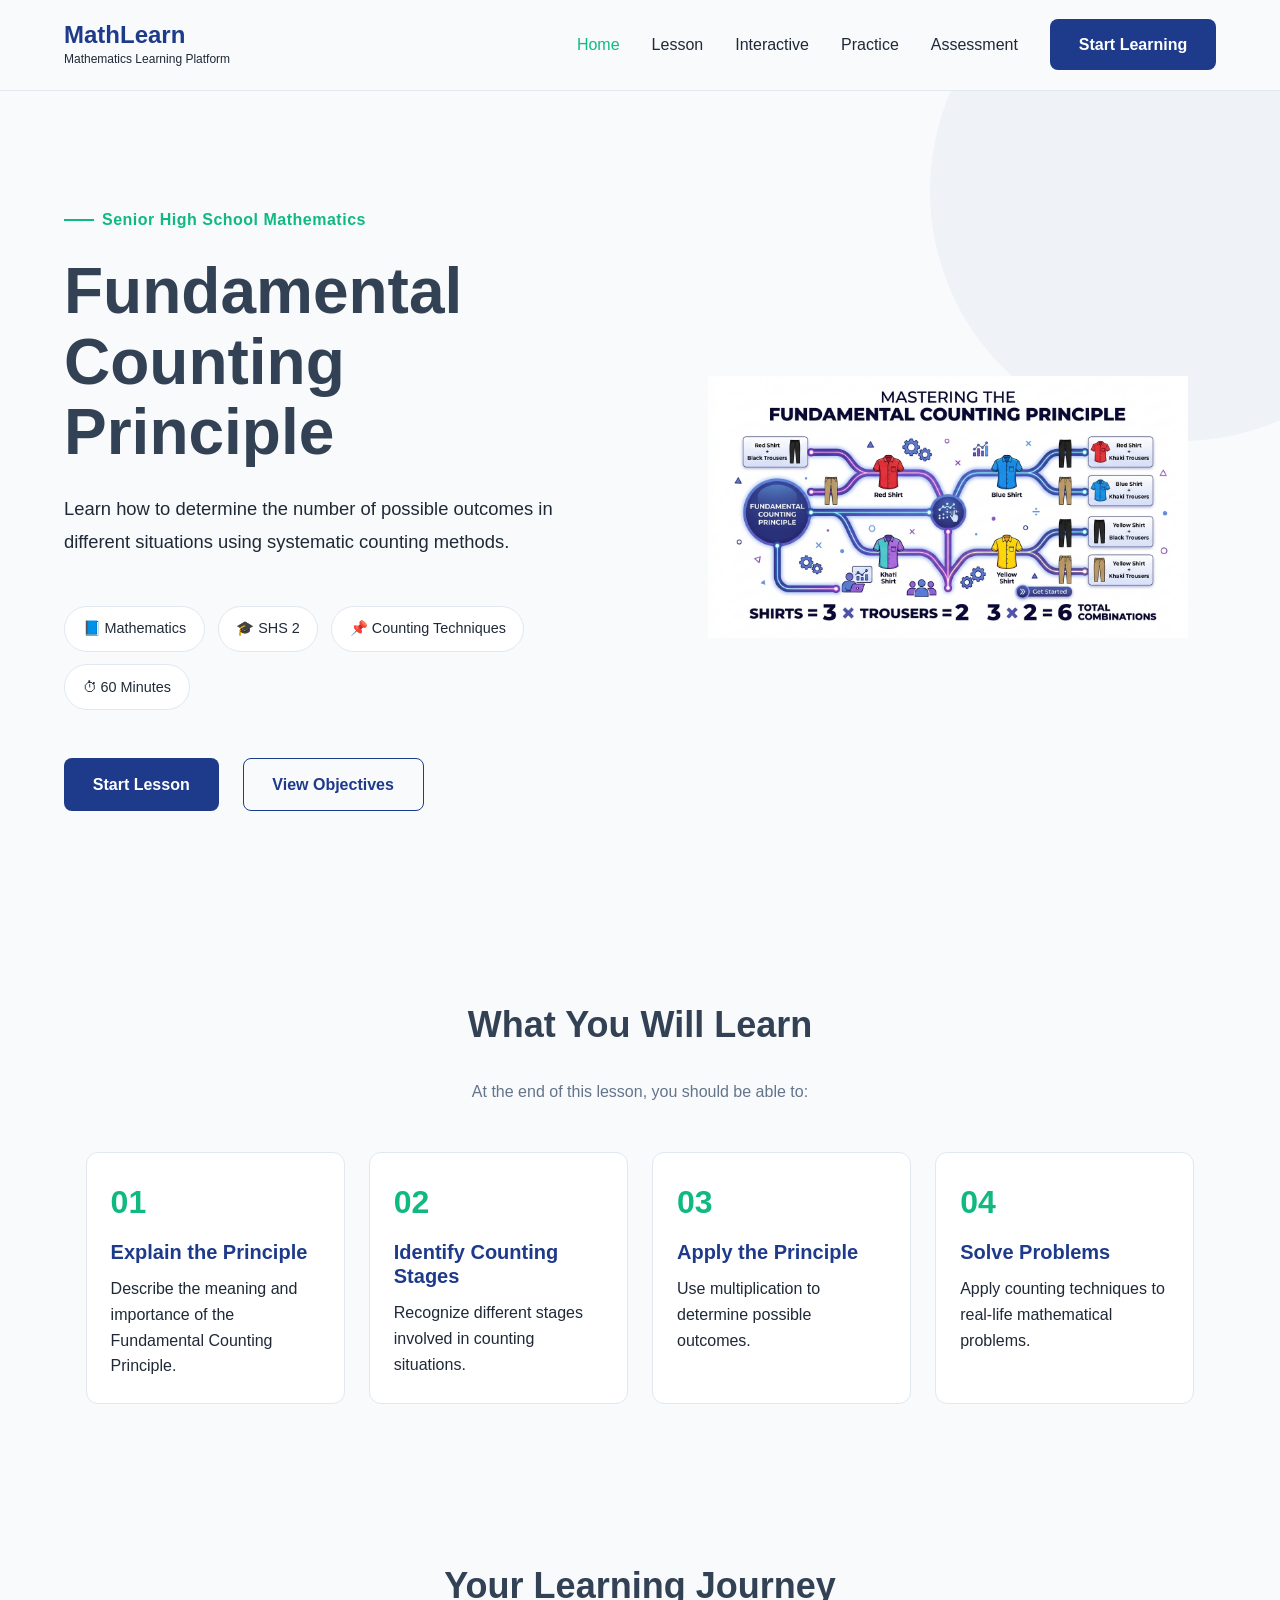
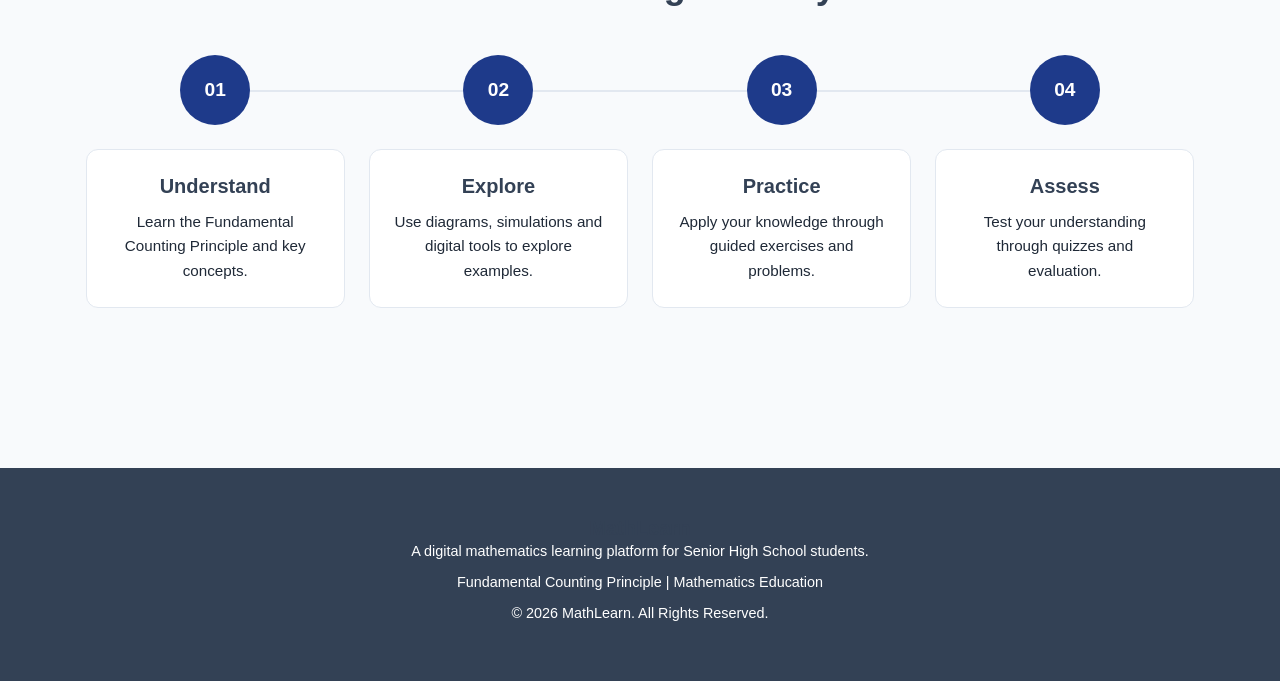
==== index.html @ 727a2ed1 "Initial commit" ====
<!doctype html>
<html lang="en">
  <head>
    <!-- Page metadata and external resources. -->

    <meta charset="UTF-8" />

    <meta name="viewport" content="width=device-width, initial-scale=1.0" />

    <meta
      name="description"
      content="Interactive mathematics learning website on the Fundamental Counting Principle for SHS students."
    />

    <title>Fundamental Counting Principle | Mathematics Learning</title>

    <link rel="stylesheet" href="css/variables.css" />

    <link rel="stylesheet" href="css/style.css" />

    <link rel="stylesheet" href="css/index.css" />
  </head>

  <body>
    <!-- Website header and navigation menu. -->

    <!-- Website header and navigation menu. -->

    <header class="header">
      <div class="container">
        <nav class="navbar">
          <a href="index.html" class="logo">
            <h2>MathLearn</h2>

            <span> Mathematics Learning Platform </span>
          </a>

          <!-- Mobile menu toggle button. -->

          <button class="menu-toggle" aria-label="Toggle navigation">
            <span></span>

            <span></span>

            <span></span>
          </button>

          <div class="nav-menu">
            <ul class="nav-links">
              <li>
                <a href="index.html"> Home </a>
              </li>

              <li>
                <a href="lesson.html"> Lesson </a>
              </li>

              <li>
                <a href="interactive.html"> Interactive </a>
              </li>

              <li>
                <a href="practice.html"> Practice </a>
              </li>

              <li>
                <a href="assessment.html"> Assessment </a>
              </li>
            </ul>

            <a href="lesson.html" class="btn btn-primary"> Start Learning </a>
          </div>
        </nav>
      </div>
    </header>

    <main>
      <!-- Hero section introducing the mathematics lesson. -->

      <section class="hero">
        <div class="container">
          <div class="hero-content">
            <p class="hero-label">Senior High School Mathematics</p>

            <h1>Fundamental Counting Principle</h1>

            <p class="hero-description">
              Learn how to determine the number of possible outcomes in
              different situations using systematic counting methods.
            </p>

            <div class="course-meta">
              <span> 📘 Mathematics </span>

              <span> 🎓 SHS 2 </span>

              <span> 📌 Counting Techniques </span>

              <span> ⏱ 60 Minutes </span>
            </div>

            <div class="hero-buttons">
              <a href="lesson.html" class="btn btn-primary"> Start Lesson </a>

              <a href="#objectives" class="btn btn-secondary">
                View Objectives
              </a>
            </div>
          </div>

          <div class="hero-image">
            <img
              src="images/illustration.png"
              alt="Illustration showing possible combinations using counting methods"
            />
          </div>
        </div>
      </section>

      <!-- Objectives section describing expected learner outcomes. -->

      <section id="objectives" class="objectives">
        <div class="container">
          <h2 class="section-title">What You Will Learn</h2>

          <p class="section-description">
            At the end of this lesson, you should be able to:
          </p>

          <div class="objective-grid">
            <article class="objective-card">
              <span> 01 </span>

              <h3>Explain the Principle</h3>

              <p>
                Describe the meaning and importance of the Fundamental Counting
                Principle.
              </p>
            </article>

            <article class="objective-card">
              <span> 02 </span>

              <h3>Identify Counting Stages</h3>

              <p>Recognize different stages involved in counting situations.</p>
            </article>

            <article class="objective-card">
              <span> 03 </span>

              <h3>Apply the Principle</h3>

              <p>Use multiplication to determine possible outcomes.</p>
            </article>

            <article class="objective-card">
              <span> 04 </span>

              <h3>Solve Problems</h3>

              <p>
                Apply counting techniques to real-life mathematical problems.
              </p>
            </article>
          </div>
        </div>
      </section>

      <!-- Learning roadmap guiding students through the website journey. -->

      <section class="learning-path">
        <div class="container">
          <h2 class="section-title">Your Learning Journey</h2>

          <div class="journey-container">
            <a href="lesson.html" class="path-card">
              <span class="step-number"> 01 </span>

              <div class="step-content">
                <h3>Understand</h3>

                <p>
                  Learn the Fundamental Counting Principle and key concepts.
                </p>
              </div>
            </a>

            <a href="interactive.html" class="path-card">
              <span class="step-number"> 02 </span>

              <div class="step-content">
                <h3>Explore</h3>

                <p>
                  Use diagrams, simulations and digital tools to explore
                  examples.
                </p>
              </div>
            </a>

            <a href="practice.html" class="path-card">
              <span class="step-number"> 03 </span>

              <div class="step-content">
                <h3>Practice</h3>

                <p>
                  Apply your knowledge through guided exercises and problems.
                </p>
              </div>
            </a>

            <a href="assessment.html" class="path-card">
              <span class="step-number"> 04 </span>

              <div class="step-content">
                <h3>Assess</h3>

                <p>Test your understanding through quizzes and evaluation.</p>
              </div>
            </a>
          </div>
        </div>
      </section>
    </main>

    <!-- Website footer information. -->

    <footer class="footer">
      <div class="container">
        <div class="footer-content">
          <h3>MathLearn</h3>

          <p>
            A digital mathematics learning platform for Senior High School
            students.
          </p>

          <p>Fundamental Counting Principle | Mathematics Education</p>

          <p>© 2026 MathLearn. All Rights Reserved.</p>
        </div>
      </div>
    </footer>

    <script src="js/navbar.js"></script>
  </body>
</html>
---- css/variables.css ----
/* Global design variables used throughout the website. */

:root {
  /* =========================
       COLOR SYSTEM
       ========================= */

  /* Main brand colour used for headings, buttons and important elements. */
  --primary-color: #1e3a8a;

  /* Secondary colour used for supporting elements and backgrounds. */
  --secondary-color: #334155;

  /* Accent colour used for highlights and interactive states. */
  --accent-color: #10b981;

  /* Main page background colour. */
  --background-color: #f8fafc;

  /* Card and component background colour. */
  --surface-color: #ffffff;

  /* Main text colour for readability. */
  --text-color: #1f2937;

  /* Muted text colour for descriptions and secondary information. */
  --muted-text-color: #64748b;

  /* Border colour used across cards and sections. */
  --border-color: #e2e8f0;

  /* =========================
       TYPOGRAPHY SYSTEM
       ========================= */

  /* Font used for headings and important text. */
  --heading-font: "Poppins", sans-serif;

  /* Font used for normal website content. */
  --body-font: "Inter", sans-serif;

  /* Large hero heading size. */
  --heading-xl: 3.5rem;

  /* Section heading size. */
  --heading-lg: 2.25rem;

  /* Card heading size. */
  --heading-md: 1.25rem;

  /* Normal paragraph text size. */
  --text-base: 1rem;

  /* Small supporting text size. */
  --text-small: 0.875rem;

  /* =========================
       SPACING SYSTEM
       ========================= */

  /* Small spacing between closely related elements. */
  --space-sm: 0.75rem;

  /* Default spacing used throughout sections. */
  --space-md: 1.5rem;

  /* Large spacing between major sections. */
  --space-lg: 3rem;

  /* Extra large spacing for hero and major layouts. */
  --space-xl: 5rem;

  /* =========================
       LAYOUT SYSTEM
       ========================= */

  /* Maximum width of website content. */
  --container-width: 1200px;

  /* Standard section spacing. */
  --section-padding: 5rem 1.5rem;

  /* =========================
       COMPONENT STYLING
       ========================= */

  /* Rounded corners used for cards and buttons. */
  --border-radius: 12px;

  /* Small rounded corners for smaller components. */
  --border-radius-sm: 8px;

  /* Standard shadow for cards and floating elements. */
  --box-shadow: 0 10px 30px rgba(0, 0, 0, 0.08);

  /* Smooth transition used for hover effects. */
  --transition: 0.3s ease;

  /* =========================
       RESPONSIVE BREAKPOINTS
       ========================= */

  /* Tablet screen breakpoint. */
  --tablet-width: 768px;

  /* Mobile screen breakpoint. */
  --mobile-width: 480px;
}
---- css/style.css ----
/* Global website styles and shared layout rules. */

/* =========================
   CSS RESET
   ========================= */

* {
  margin: 0;

  padding: 0;

  box-sizing: border-box;
}

html {
  scroll-behavior: smooth;
}

body {
  font-family: var(--body-font);

  background-color: var(--background-color);

  color: var(--text-color);

  line-height: 1.6;
}

/* =========================
   GENERAL ELEMENTS
   ========================= */

h1,
h2,
h3,
h4 {
  font-family: var(--heading-font);

  color: var(--secondary-color);

  line-height: 1.2;
}

h1 {
  font-size: var(--heading-xl);
}

h2 {
  font-size: var(--heading-lg);
}

h3 {
  font-size: var(--heading-md);
}

p {
  font-size: var(--text-base);

  color: var(--muted-text-color);
}

a {
  text-decoration: none;

  color: inherit;
}

ul {
  list-style: none;
}

img {
  max-width: 100%;

  display: block;
}

/* =========================
   GLOBAL LAYOUT SYSTEM
   ========================= */

/* Prevent background scrolling when mobile menu is open. */

body.menu-open {
  overflow: hidden;
}

.container {
  width: min(90%, var(--container-width));

  margin: 0 auto;
}

section {
  padding: var(--section-padding);
}

main {
  overflow: hidden;
}

/* =========================
   BUTTON COMPONENT
   ========================= */

.btn {
  display: inline-flex;

  align-items: center;

  justify-content: center;

  padding: 0.8rem 1.8rem;

  border-radius: var(--border-radius-sm);

  font-weight: 600;

  cursor: pointer;

  transition: var(--transition);
}

.btn-primary {
  background-color: var(--primary-color);

  color: white;
}

.btn-primary:hover {
  transform: translateY(-3px);

  opacity: 0.9;
}

.btn-secondary {
  border: 1px solid var(--primary-color);

  color: var(--primary-color);

  background-color: transparent;
}

.btn-secondary:hover {
  background-color: var(--primary-color);

  color: white;
}

/* =========================
   SECTION HEADINGS
   ========================= */

.section-title {
  text-align: center;

  margin-bottom: var(--space-lg);
}

.section-description {
  max-width: 650px;

  margin: -1rem auto var(--space-lg);

  text-align: center;
}

/* =========================
   REUSABLE CARD COMPONENT
   ========================= */

.card {
  background-color: var(--surface-color);

  border: 1px solid var(--border-color);

  border-radius: var(--border-radius);

  padding: var(--space-md);

  transition: var(--transition);
}

.card:hover {
  transform: translateY(-5px);

  box-shadow: var(--box-shadow);
}

/* =========================
   HEADER AND NAVIGATION
   ========================= */

.header {
  width: 100%;

  background-color: var(--background-color);

  border-bottom: 1px solid var(--border-color);

  position: sticky;

  top: 0;

  z-index: 1000;
}

.navbar {
  display: flex;

  align-items: center;

  justify-content: space-between;

  gap: var(--space-md);

  padding: 1.2rem 0;

  position: relative;
}

/* Website logo */

.logo {
  display: flex;

  flex-direction: column;
}

.logo h2 {
  color: var(--primary-color);

  font-size: 1.5rem;
}

.logo span {
  font-size: 0.75rem;

  color: var(--text-color);
}

/* Desktop navigation wrapper */

.nav-menu {
  display: flex;

  align-items: center;

  gap: 2rem;
}

/* Navigation links */

.nav-links {
  display: flex;

  align-items: center;

  gap: 2rem;
}

.nav-links a {
  color: var(--text-color);

  font-weight: 500;

  transition: var(--transition);
}

.nav-links a:hover {
  color: var(--accent-color);
}

.nav-links a.active {
  color: var(--accent-color);
}

/* Mobile hamburger button */

.menu-toggle {
  display: none;

  width: 40px;

  height: 40px;

  background: none;

  border: none;

  cursor: pointer;

  position: relative;
}

.menu-toggle span {
  display: block;

  width: 28px;

  height: 3px;

  background-color: var(--secondary-color);

  margin: 5px auto;

  border-radius: 10px;

  transition: 0.3s ease;
}

/* Hamburger animation into X */

.menu-toggle.open span:nth-child(1) {
  transform: rotate(45deg) translate(6px, 6px);
}

.menu-toggle.open span:nth-child(2) {
  opacity: 0;
}

.menu-toggle.open span:nth-child(3) {
  transform: rotate(-45deg) translate(6px, -6px);
}

/* =========================
   FOOTER
   ========================= */

.footer {
  margin-top: 5rem;

  padding: 3rem 0;

  background-color: var(--secondary-color);
}

.footer-content {
  text-align: center;
}

.footer p {
  color: white;

  font-size: 0.9rem;

  margin-bottom: 0.5rem;
}

/* =========================
   RESPONSIVE DESIGN
   ========================= */

@media (max-width: 1000px) {
  .nav-links {
    gap: 1rem;
  }
}

@media (max-width: 768px) {
  h1 {
    font-size: 2.5rem;
  }

  h2 {
    font-size: 1.8rem;
  }

  section {
    padding: 3.5rem 0;
  }

  .navbar {
    flex-direction: row;
  }

  .menu-toggle {
    display: block;
  }

  /* Mobile navigation drawer */

  .nav-menu {
    position: absolute;

    top: 100%;

    left: 0;

    width: 100%;

    background-color: var(--background-color);

    display: flex;

    flex-direction: column;

    align-items: center;

    padding: 2rem;

    gap: 2rem;

    border-bottom: 1px solid var(--border-color);

    transform: translateY(-120%);

    opacity: 0;

    visibility: hidden;

    transition: 0.35s ease;
  }

  .nav-menu.active {
    transform: translateY(0);

    opacity: 1;

    visibility: visible;
  }

  .nav-links {
    flex-direction: column;

    gap: 1.5rem;

    width: 100%;

    text-align: center;
  }

  .nav-menu .btn {
    width: 80%;
  }
}
---- css/index.css ----
/* Homepage-specific styles. */

/* =========================
   HERO SECTION
   ========================= */

.hero {
  min-height: 90vh;

  padding: 7rem 0;

  position: relative;

  overflow: hidden;
}

.hero .container {
  display: flex;

  align-items: center;

  justify-content: space-between;

  gap: var(--space-xl);
}

/* Creates a subtle academic background effect. */

.hero::before {
  content: "";

  position: absolute;

  width: 500px;

  height: 500px;

  background-color: var(--primary-color);

  opacity: 0.04;

  border-radius: 50%;

  top: -150px;

  right: -150px;
}

.hero-content {
  flex: 1;

  max-width: 650px;

  position: relative;

  z-index: 1;
}

.hero-label {
  display: inline-flex;

  align-items: center;

  gap: 0.5rem;

  color: var(--accent-color);

  font-weight: 600;

  letter-spacing: 0.5px;

  margin-bottom: var(--space-md);
}

.hero-label::before {
  content: "";

  width: 30px;

  height: 2px;

  background-color: var(--accent-color);
}

.hero h1 {
  font-size: clamp(2.8rem, 5vw, 4.5rem);

  line-height: 1.1;

  margin-bottom: var(--space-md);

  color: var(--secondary-color);
}

.hero-description {
  font-size: 1.15rem;

  line-height: 1.8;

  max-width: 580px;

  margin-bottom: var(--space-lg);

  color: var(--text-color);
}

/* Course information badges. */

.course-meta {
  display: flex;

  flex-wrap: wrap;

  gap: 0.8rem;

  margin-bottom: var(--space-lg);
}

.course-meta span {
  background-color: var(--surface-color);

  border: 1px solid var(--border-color);

  padding: 0.65rem 1.1rem;

  border-radius: 50px;

  font-size: 0.9rem;

  color: var(--text-color);

  transition: var(--transition);
}

.course-meta span:hover {
  border-color: var(--accent-color);
}

.hero-buttons {
  display: flex;

  gap: var(--space-md);
}

.hero-image {
  flex: 1;

  display: flex;

  justify-content: center;

  position: relative;

  z-index: 1;
}

.hero-image img {
  max-width: 480px;

  width: 100%;

  transition: var(--transition);
}

.hero-image img:hover {
  transform: translateY(-8px);
}

/* =========================
   SECTION DESCRIPTION
   ========================= */

.section-description {
  text-align: center;

  max-width: 650px;

  margin: -1rem auto var(--space-lg);
}

/* =========================
   OBJECTIVES SECTION
   ========================= */

.objective-grid {
  display: grid;

  grid-template-columns: repeat(4, 1fr);

  gap: var(--space-md);
}

.objective-card {
  background-color: var(--surface-color);

  padding: var(--space-md);

  border-radius: var(--border-radius);

  border: 1px solid var(--border-color);

  transition: var(--transition);
}

.objective-card:hover {
  transform: translateY(-6px);

  box-shadow: var(--box-shadow);
}

.objective-card span {
  display: block;

  font-size: 2rem;

  font-weight: 700;

  color: var(--accent-color);

  margin-bottom: var(--space-sm);
}

.objective-card h3 {
  margin-bottom: var(--space-sm);

  color: var(--primary-color);
}

.objective-card p {
  color: var(--text-color);
}

/* =========================
   LEARNING JOURNEY
   ========================= */

.journey-container {
  display: flex;

  justify-content: space-between;

  gap: var(--space-md);

  position: relative;
}

/* Connecting line between learning stages. */

.journey-container::before {
  content: "";

  position: absolute;

  top: 35px;

  left: 10%;

  right: 10%;

  height: 2px;

  background-color: var(--border-color);
}

.path-card {
  flex: 1;

  text-align: center;

  position: relative;

  z-index: 1;

  color: var(--text-color);
}

.step-number {
  display: flex;

  align-items: center;

  justify-content: center;

  width: 70px;

  height: 70px;

  margin: 0 auto var(--space-md);

  border-radius: 50%;

  background-color: var(--primary-color);

  color: white;

  font-size: 1.2rem;

  font-weight: 700;

  transition: var(--transition);
}

.path-card:hover .step-number {
  background-color: var(--accent-color);

  transform: scale(1.1);
}

.step-content {
  background-color: var(--surface-color);

  padding: var(--space-md);

  border-radius: var(--border-radius);

  border: 1px solid var(--border-color);

  transition: var(--transition);
}

.path-card:hover .step-content {
  transform: translateY(-5px);

  box-shadow: var(--box-shadow);
}

.step-content h3 {
  margin-bottom: var(--space-sm);

  color: var(--secondary-color);
}

.step-content p {
  color: var(--text-color);

  font-size: 0.95rem;
}

/* =========================
   RESPONSIVE DESIGN
   ========================= */

@media (max-width: 1000px) {
  .hero .container {
    flex-direction: column;

    text-align: center;
  }

  .hero-buttons {
    justify-content: center;
  }

  .course-meta {
    justify-content: center;
  }

  .objective-grid {
    grid-template-columns: repeat(2, 1fr);
  }

  .journey-container {
    flex-direction: column;

    align-items: center;

    gap: var(--space-lg);
  }

  /* Vertical learning path line. */

  .journey-container::before {
    top: 0;

    bottom: 0;

    left: 50%;

    right: auto;

    width: 2px;

    height: 100%;
  }

  .path-card {
    width: 80%;
  }
}

@media (max-width: 600px) {
  .hero {
    padding: 4rem 0;
  }

  .hero-buttons {
    flex-direction: column;
  }

  .objective-grid {
    grid-template-columns: 1fr;
  }

  .application-grid {
    grid-template-columns: 1fr;
  }

  .path-card {
    width: 100%;
  }
}
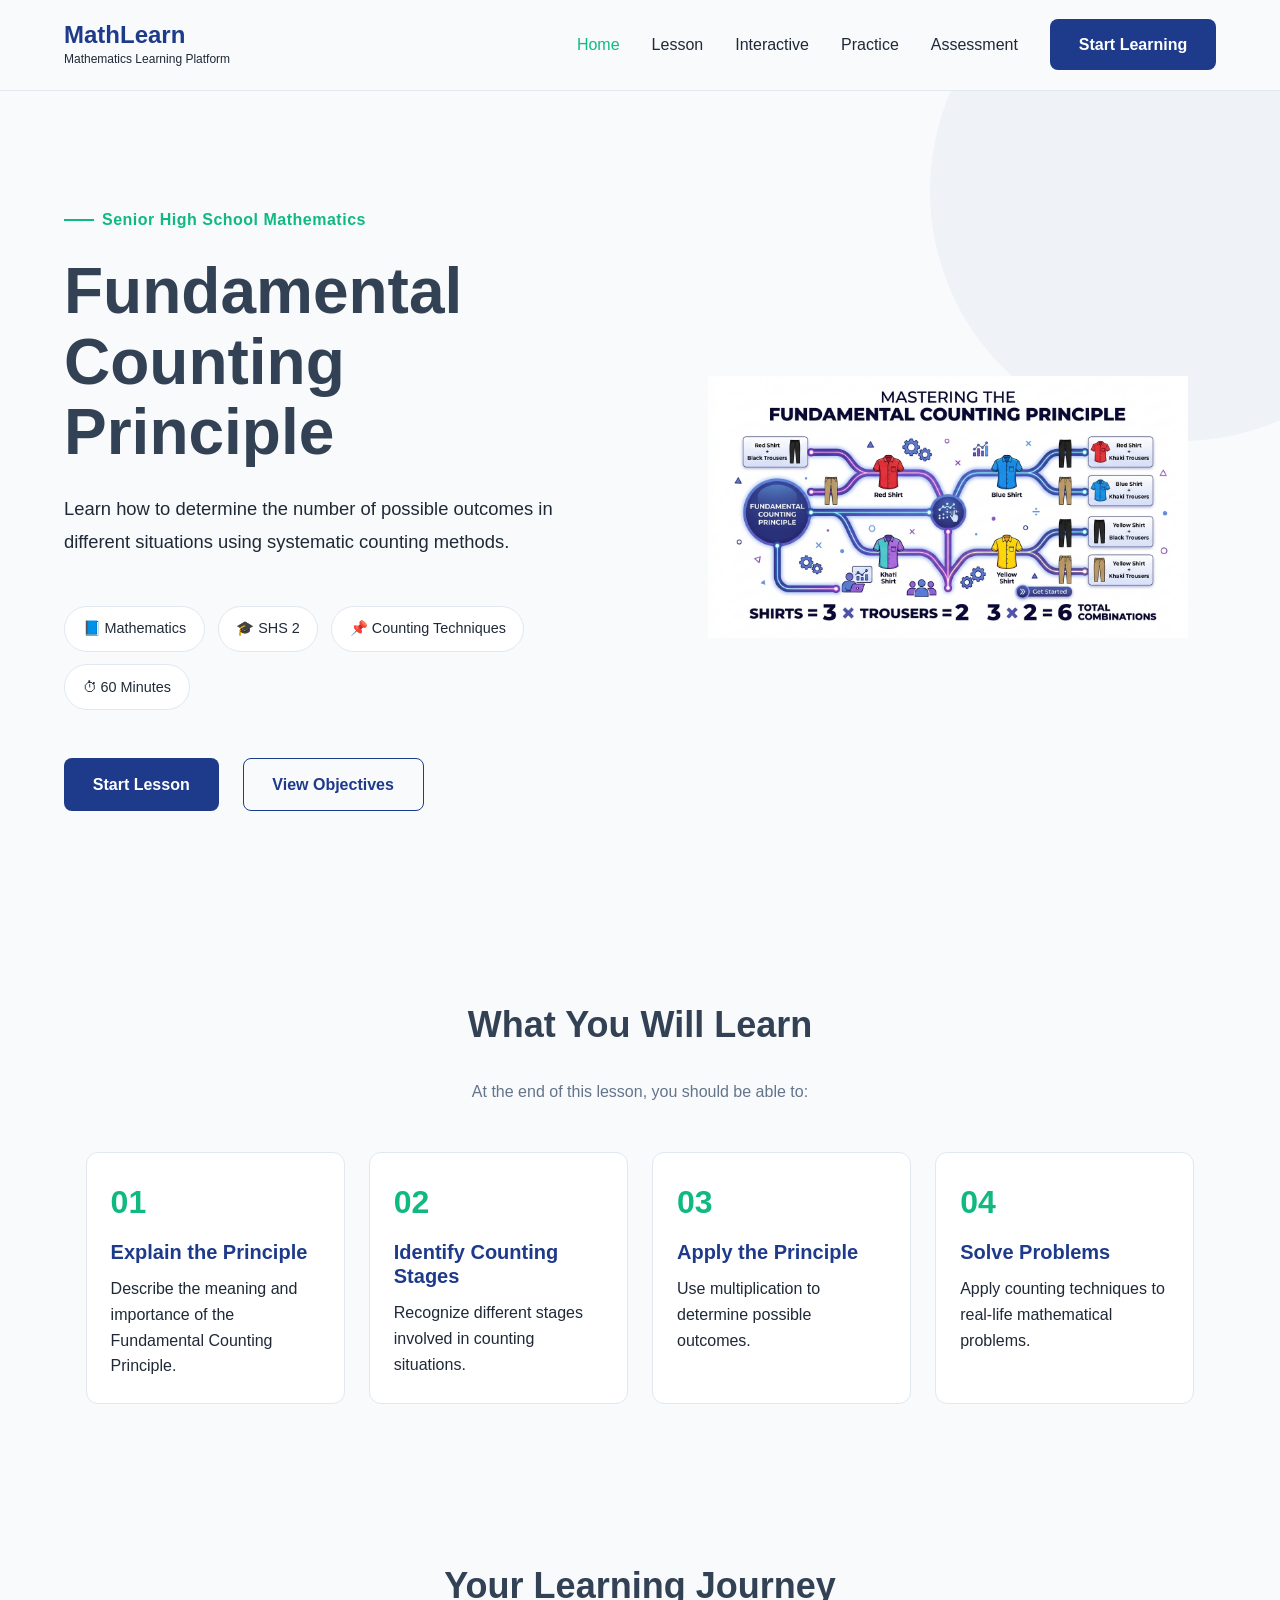
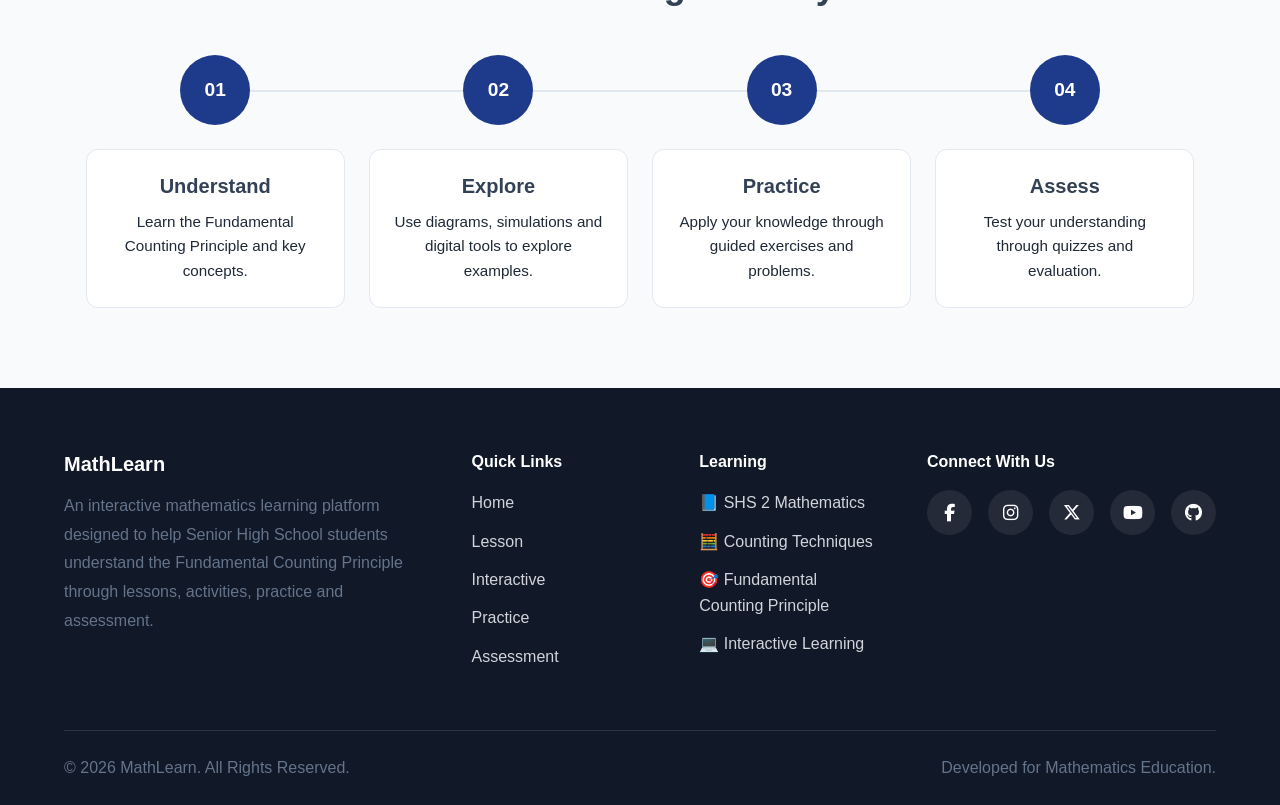
==== commit 3d85b9c2: "add files" ====
--- a/index.html
+++ b/index.html
@@ -13,6 +13,11 @@
     />
 
     <title>Fundamental Counting Principle | Mathematics Learning</title>
+
+    <link
+      rel="stylesheet"
+      href="https://cdnjs.cloudflare.com/ajax/libs/font-awesome/6.7.2/css/all.min.css"
+    />
 
     <link rel="stylesheet" href="css/variables.css" />
 
@@ -225,22 +230,90 @@
         </div>
       </section>
     </main>
-
     <!-- Website footer information. -->
 
     <footer class="footer">
       <div class="container">
-        <div class="footer-content">
-          <h3>MathLearn</h3>
-
-          <p>
-            A digital mathematics learning platform for Senior High School
-            students.
-          </p>
-
-          <p>Fundamental Counting Principle | Mathematics Education</p>
-
+        <div class="footer-grid">
+          <!-- About -->
+
+          <div class="footer-column">
+            <h3 class="footer-logo">MathLearn</h3>
+
+            <p>
+              An interactive mathematics learning platform designed to help
+              Senior High School students understand the Fundamental Counting
+              Principle through lessons, activities, practice and assessment.
+            </p>
+          </div>
+
+          <!-- Quick Links -->
+
+          <div class="footer-column">
+            <h4>Quick Links</h4>
+
+            <ul class="footer-links">
+              <li><a href="index.html">Home</a></li>
+
+              <li><a href="lesson.html">Lesson</a></li>
+
+              <li><a href="interactive.html">Interactive</a></li>
+
+              <li><a href="practice.html">Practice</a></li>
+
+              <li><a href="assessment.html">Assessment</a></li>
+            </ul>
+          </div>
+
+          <!-- Learning -->
+
+          <div class="footer-column">
+            <h4>Learning</h4>
+
+            <ul class="footer-links">
+              <li>📘 SHS 2 Mathematics</li>
+
+              <li>🧮 Counting Techniques</li>
+
+              <li>🎯 Fundamental Counting Principle</li>
+
+              <li>💻 Interactive Learning</li>
+            </ul>
+          </div>
+
+          <!-- Social -->
+
+          <div class="footer-column">
+            <h4>Connect With Us</h4>
+
+            <div class="social-links">
+              <a href="https://www.facebook.com" aria-label="Facebook">
+                <i class="fab fa-facebook-f"></i>
+              </a>
+
+              <a href="https://www.instagram.com" aria-label="Instagram">
+                <i class="fab fa-instagram"></i>
+              </a>
+
+              <a href="https://www.x.com" aria-label="Twitter">
+                <i class="fab fa-x-twitter"></i>
+              </a>
+
+              <a href="https://www.youtube.com" aria-label="YouTube">
+                <i class="fab fa-youtube"></i>
+              </a>
+
+              <a href="https://www.github.com" aria-label="GitHub">
+                <i class="fab fa-github"></i>
+              </a>
+            </div>
+          </div>
+        </div>
+
+        <div class="footer-bottom">
           <p>© 2026 MathLearn. All Rights Reserved.</p>
+
+          <p>Developed for Mathematics Education.</p>
         </div>
       </div>
     </footer>
--- a/css/style.css
+++ b/css/style.css
@@ -326,25 +326,138 @@
 /* =========================
    FOOTER
    ========================= */
-
 .footer {
-  margin-top: 5rem;
-
-  padding: 3rem 0;
-
-  background-color: var(--secondary-color);
-}
-
-.footer-content {
-  text-align: center;
-}
-
-.footer p {
+  background: #111827;
+
+  color: #d1d5db;
+
+  padding: 4rem 0 1.5rem;
+}
+
+.footer-grid {
+  display: grid;
+
+  grid-template-columns: 2fr 1fr 1fr 1fr;
+
+  gap: 3rem;
+}
+
+.footer-logo {
   color: white;
 
+  margin-bottom: 1rem;
+}
+
+.footer-column h4 {
+  color: white;
+
+  margin-bottom: 1.2rem;
+}
+
+.footer-column p {
+  line-height: 1.8;
+}
+
+.footer-links {
+  list-style: none;
+}
+
+.footer-links li {
+  margin-bottom: 0.8rem;
+}
+
+.footer-links a {
+  color: #d1d5db;
+
+  text-decoration: none;
+
+  transition: 0.3s;
+}
+
+.footer-links a:hover {
+  color: var(--accent-color);
+
+  padding-left: 6px;
+}
+
+.social-links {
+  display: flex;
+
+  gap: 1rem;
+
+  margin-top: 1rem;
+}
+
+.social-links a {
+  width: 45px;
+
+  height: 45px;
+
+  display: flex;
+
+  justify-content: center;
+
+  align-items: center;
+
+  border-radius: 50%;
+
+  background: rgba(255, 255, 255, 0.08);
+
+  color: white;
+
+  font-size: 1.1rem;
+
+  transition: 0.3s;
+}
+
+.social-links a:hover {
+  background: var(--accent-color);
+
+  transform: translateY(-4px);
+}
+
+.footer-bottom {
+  margin-top: 3rem;
+
+  padding-top: 1.5rem;
+
+  border-top: 1px solid rgba(255, 255, 255, 0.12);
+
+  display: flex;
+
+  justify-content: space-between;
+
+  align-items: center;
+
+  flex-wrap: wrap;
+
+  gap: 1rem;
+
   font-size: 0.9rem;
-
-  margin-bottom: 0.5rem;
+}
+
+@media (max-width: 900px) {
+  .footer-grid {
+    grid-template-columns: 1fr 1fr;
+  }
+}
+
+@media (max-width: 600px) {
+  .footer-grid {
+    grid-template-columns: 1fr;
+
+    text-align: center;
+  }
+
+  .social-links {
+    justify-content: center;
+  }
+
+  .footer-bottom {
+    flex-direction: column;
+
+    text-align: center;
+  }
 }
 
 /* =========================
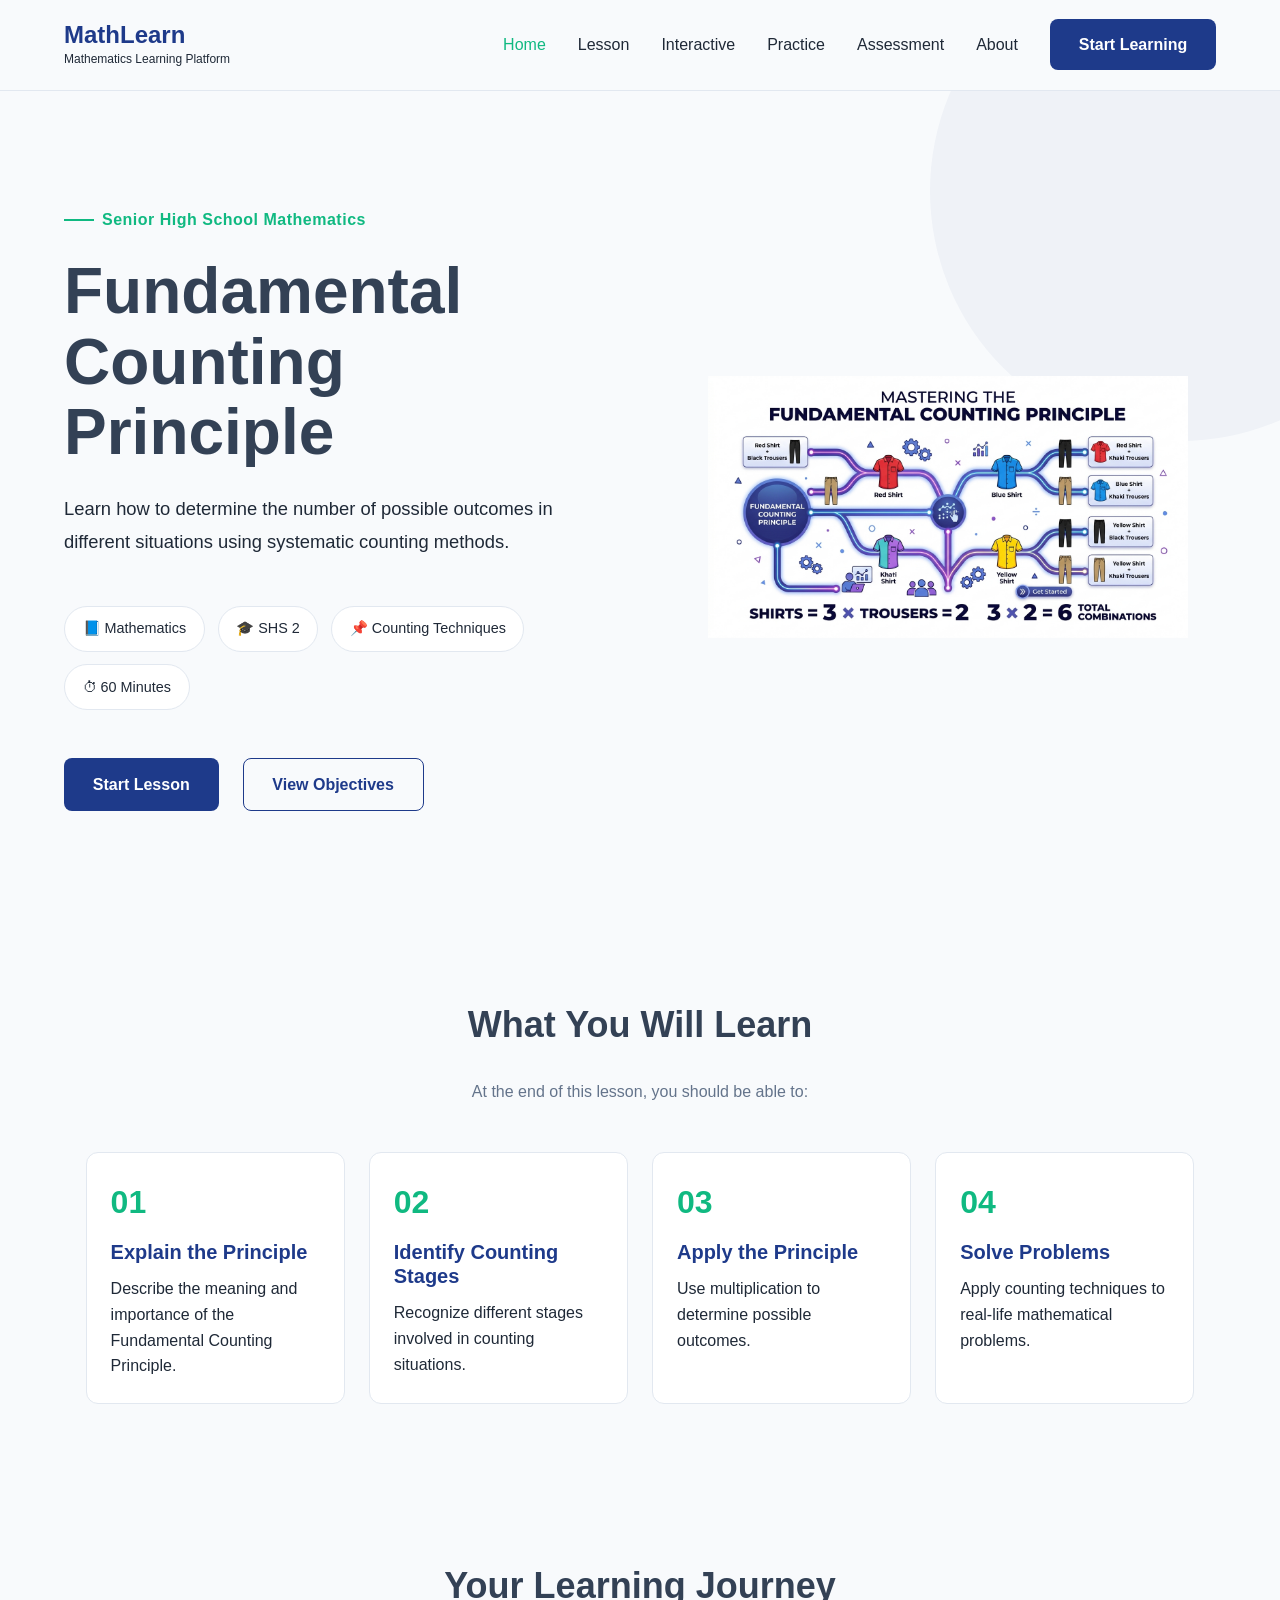
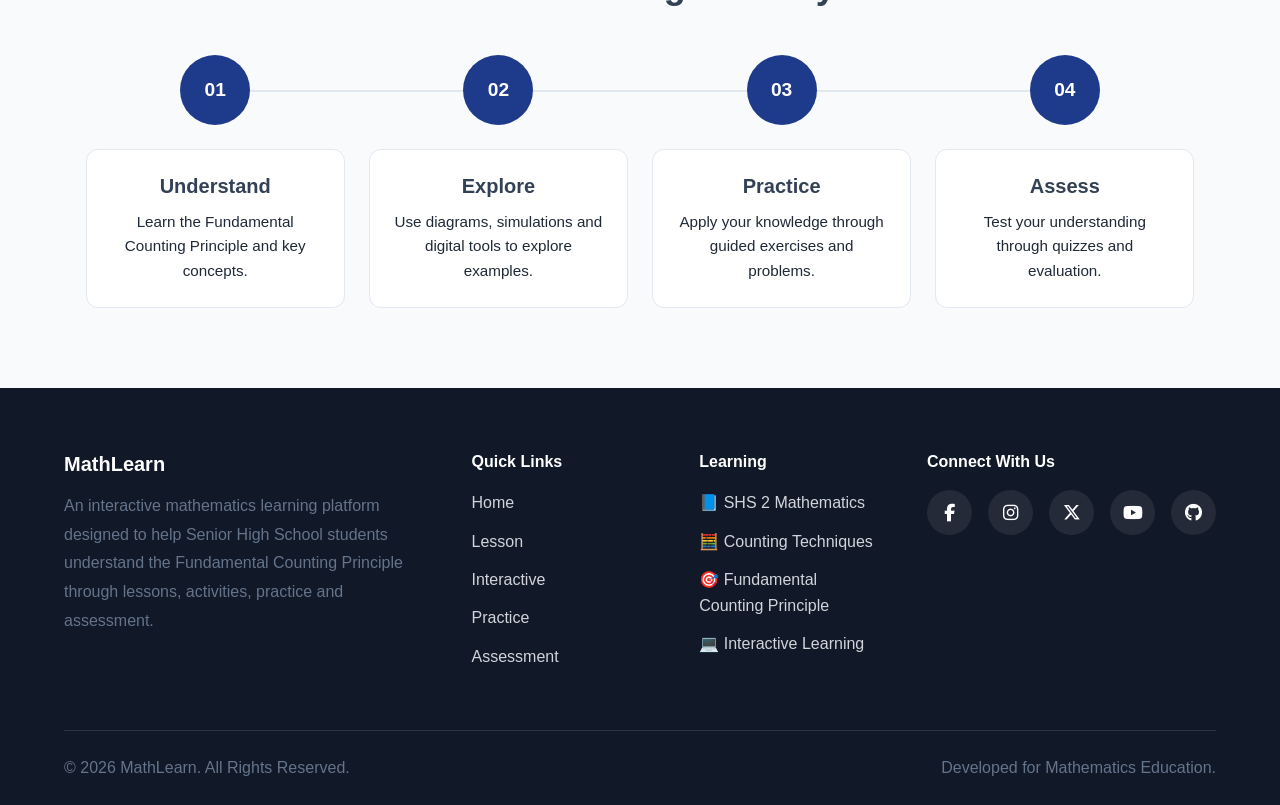
==== commit 17bdb7dd: "Refactor index.html for improved structure and content" ====
--- a/index.html
+++ b/index.html
@@ -70,6 +70,10 @@
 
               <li>
                 <a href="assessment.html"> Assessment </a>
+              </li>
+
+              <li>
+                <a href="about.html">About</a>
               </li>
             </ul>
 
